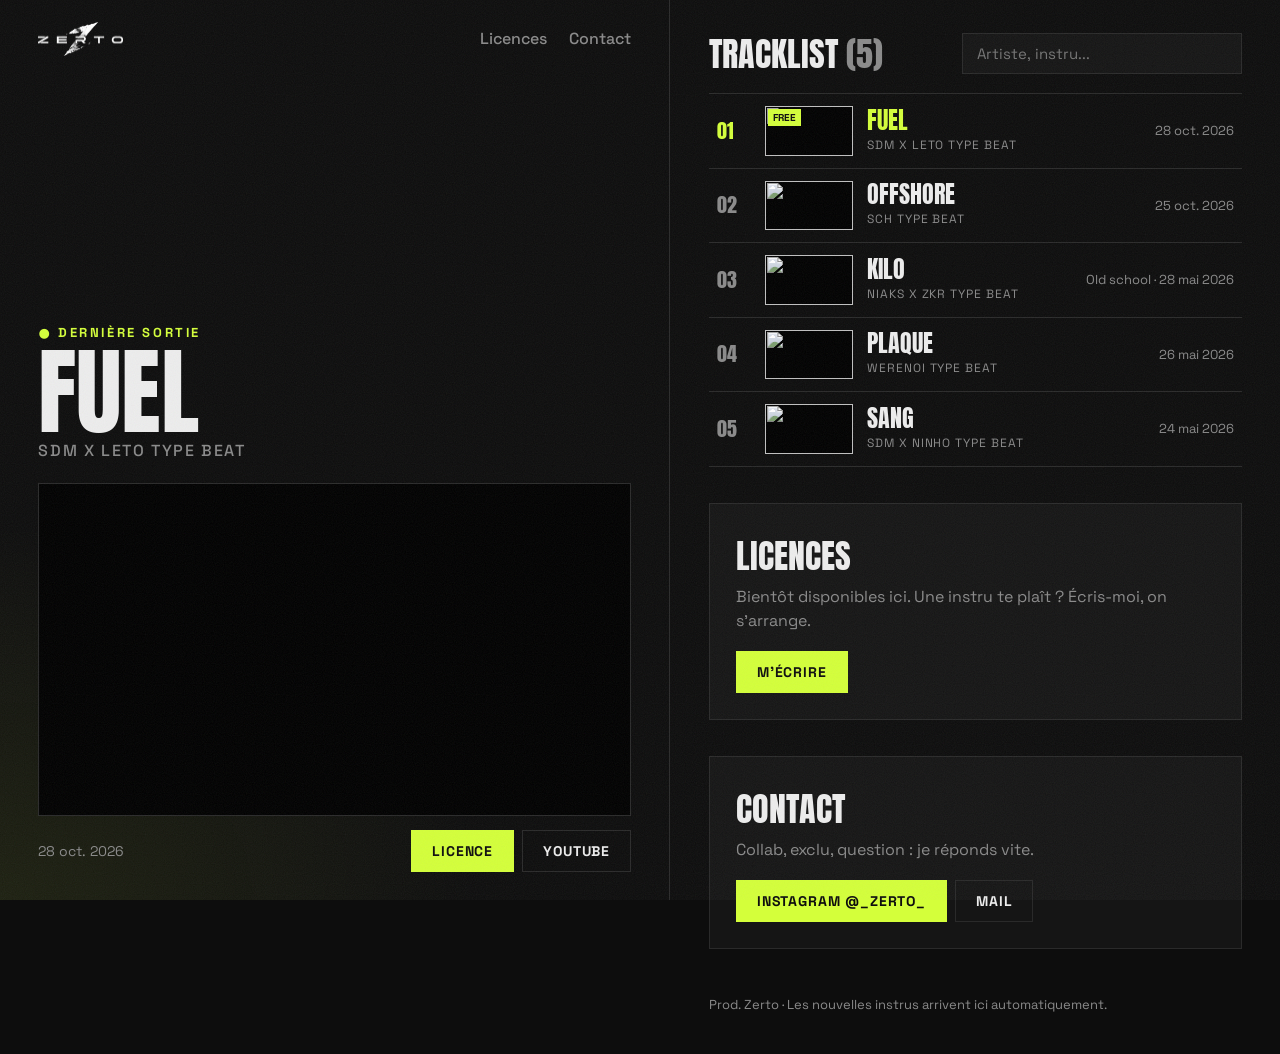
==== index.html @ d97b9333 "Site Zerto" ====
<!doctype html>
<html lang="fr">
<head>
<meta charset="utf-8">
<meta name="viewport" content="width=device-width, initial-scale=1">
<title>Zerto - Instrus rap FR</title>
<meta name="description" content="Toutes les instrus de Zerto : type beats rap FR à écouter, licences et contact.">
<meta property="og:title" content="Zerto - Instrus rap FR">
<meta property="og:description" content="Toutes les instrus de Zerto : type beats rap FR à écouter, licences et contact.">
<meta property="og:image" content="logo.png">
<link rel="icon" href="logo.png">
<link rel="preconnect" href="https://fonts.googleapis.com">
<link rel="preconnect" href="https://fonts.gstatic.com" crossorigin>
<link href="https://fonts.googleapis.com/css2?family=Anton&family=Space+Grotesk:wght@400;500;700&display=swap" rel="stylesheet">
<link rel="stylesheet" href="style.css">
</head>
<body>
<div class="grain"></div>

<div class="ecran">
  <aside class="gauche" id="lecteur">
    <header class="top">
      <a href="#" class="brand"><img src="logo.png" alt="Zerto"></a>
      <nav>
        <a href="#licences">Licences</a>
        <a href="#contact">Contact</a>
      </nav>
    </header>

    <div class="scene">
      <p class="etiquette" id="p-etiquette">Dernière sortie</p>
      <h1 id="p-nom">...</h1>
      <p class="artistes" id="p-artistes"></p>
      <div class="video"><iframe id="player" title="Lecteur YouTube" allow="autoplay; encrypted-media; picture-in-picture" allowfullscreen></iframe></div>
      <div class="sous-video">
        <p class="meta" id="p-meta"></p>
        <div class="actions">
          <a class="btn btn-plein" href="#licences" id="p-acheter">Licence</a>
          <a class="btn" id="p-youtube" target="_blank" rel="noopener">YouTube</a>
        </div>
      </div>
    </div>
  </aside>

  <main class="droite">
    <section class="catalogue" id="instrus">
      <div class="catalogue-tete">
        <h2>Tracklist <span id="compteur"></span></h2>
        <input type="search" id="recherche" placeholder="Artiste, instru..." aria-label="Rechercher">
      </div>
      <div class="liste" id="grille"></div>
      <p class="vide" id="vide" hidden>Aucune instru trouvée.</p>
      <div class="plus"><button class="btn" id="voir-plus" hidden>Voir plus</button></div>
    </section>

    <section class="bloc" id="licences">
      <h2>Licences</h2>
      <p>Bientôt disponibles ici. Une instru te plaît ? Écris-moi, on s'arrange.</p>
      <div class="actions"><a class="btn btn-plein" id="l-mail">M'écrire</a></div>
    </section>

    <section class="bloc" id="contact">
      <h2>Contact</h2>
      <p>Collab, exclu, question : je réponds vite.</p>
      <div class="actions">
        <a class="btn btn-plein" href="https://www.instagram.com/_zerto_/" target="_blank" rel="noopener">Instagram @_zerto_</a>
        <a class="btn" id="c-mail">Mail</a>
      </div>
    </section>

    <footer>Prod. Zerto · Les nouvelles instrus arrivent ici automatiquement.</footer>
  </main>
</div>

<script src="app.js"></script>
</body>
</html>
---- style.css ----
:root {
  --fond: #0d0d0d;
  --panneau: #151515;
  --ligne: #2a2a2a;
  --texte: #ededed;
  --doux: #8a8a8a;
  --accent: #d4ff3a;
}
* { box-sizing: border-box; }
[hidden] { display: none !important; }
html { scroll-behavior: smooth; }
body { margin: 0; background: var(--fond); color: var(--texte); font-family: "Space Grotesk", system-ui, sans-serif; line-height: 1.5; }
a { color: inherit; }
h1, h2 { font-family: Anton, Impact, sans-serif; font-weight: 400; margin: 0; text-transform: uppercase; }

/* grain photo leger */
.grain {
  position: fixed; inset: 0; pointer-events: none; z-index: 50; opacity: .07;
  background-image: url("data:image/svg+xml,%3Csvg xmlns='http://www.w3.org/2000/svg' width='200' height='200'%3E%3Cfilter id='n'%3E%3CfeTurbulence type='fractalNoise' baseFrequency='.9' numOctaves='2'/%3E%3C/filter%3E%3Crect width='100%25' height='100%25' filter='url(%23n)'/%3E%3C/svg%3E");
}

.ecran { display: grid; grid-template-columns: minmax(0, 1.1fr) minmax(0, 1fr); min-height: 100vh; }

.gauche {
  position: sticky; top: 0; height: 100vh; overflow-y: auto; display: flex; flex-direction: column;
  padding: 22px clamp(16px, 3vw, 40px) 28px; border-right: 1px solid var(--ligne);
  background: radial-gradient(120% 70% at 0% 100%, rgba(212,255,58,.08), transparent 60%), var(--fond);
}
.top { display: flex; align-items: center; justify-content: space-between; gap: 16px; }
.brand img { height: 34px; display: block; }
nav { display: flex; gap: 22px; }
nav a { text-decoration: none; font-weight: 500; color: var(--doux); }
nav a:hover { color: var(--accent); }

.scene { margin-top: auto; }
.etiquette { color: var(--accent); font-weight: 700; font-size: 13px; letter-spacing: .2em; text-transform: uppercase; margin: 0; }
.etiquette::before { content: "● "; }
.scene h1 { font-size: clamp(54px, 7.5vw, 110px); line-height: .92; margin: 6px 0 2px; word-break: break-word; }
.artistes { color: var(--doux); text-transform: uppercase; letter-spacing: .1em; margin: 0 0 20px; font-weight: 500; }
.video { position: relative; aspect-ratio: 16/9; background: #000; border: 1px solid var(--ligne); }
.video iframe { position: absolute; inset: 0; width: 100%; height: 100%; border: 0; }
.sous-video { display: flex; flex-wrap: wrap; align-items: center; justify-content: space-between; gap: 12px; margin-top: 14px; }
.meta { color: var(--doux); margin: 0; font-size: 14px; }
.actions { display: flex; flex-wrap: wrap; gap: 8px; }

.btn {
  display: inline-flex; align-items: center; justify-content: center;
  padding: 11px 20px; border: 1px solid var(--ligne); background: transparent; color: var(--texte);
  font: 700 14px "Space Grotesk", sans-serif; text-transform: uppercase; letter-spacing: .06em;
  text-decoration: none; cursor: pointer; transition: background .15s, color .15s, border-color .15s;
}
.btn:hover { border-color: var(--accent); color: var(--accent); }
.btn-plein { background: var(--accent); border-color: var(--accent); color: #0d0d0d; }
.btn-plein:hover { background: #e6ff85; color: #0d0d0d; }

.droite { padding: 22px clamp(16px, 3vw, 40px) 0; min-width: 0; }
.catalogue-tete { display: flex; flex-wrap: wrap; align-items: center; justify-content: space-between; gap: 12px; margin: 6px 0 14px; }
.catalogue h2 { font-size: 34px; }
#compteur { color: var(--doux); }
#recherche {
  flex: 1 1 200px; max-width: 280px; padding: 10px 14px; border: 1px solid var(--ligne);
  background: var(--panneau); color: var(--texte); font: 15px "Space Grotesk", sans-serif; outline: none;
}
#recherche:focus { border-color: var(--accent); }

.liste { counter-reset: piste; border-top: 1px solid var(--ligne); }
.beat {
  counter-increment: piste;
  display: grid; grid-template-columns: 34px 88px 1fr auto; align-items: center; gap: 14px;
  width: 100%; padding: 12px 8px; background: none; border: 0; border-bottom: 1px solid var(--ligne);
  color: inherit; font: inherit; text-align: left; cursor: pointer; transition: background .15s;
}
.beat::before { content: counter(piste, decimal-leading-zero); font-family: Anton, sans-serif; font-size: 20px; color: var(--doux); }
.beat:hover { background: var(--panneau); }
.beat.actif::before, .beat.actif .beat-nom { color: var(--accent); }
.vignette { position: relative; aspect-ratio: 16/9; background: #000; overflow: hidden; }
.vignette img { width: 100%; height: 100%; object-fit: cover; display: block; filter: grayscale(.6); transition: filter .2s; }
.beat:hover .vignette img, .beat.actif .vignette img { filter: none; }
.play { display: none; }
.badge { position: absolute; top: 3px; left: 3px; background: var(--accent); color: #0d0d0d; font-size: 10px; font-weight: 700; padding: 1px 5px; }
.beat-nom { font-family: Anton, Impact, sans-serif; font-size: 24px; line-height: 1.05; margin: 0; text-transform: uppercase; }
.beat-art { color: var(--doux); font-size: 12px; margin: 3px 0 0; text-transform: uppercase; letter-spacing: .08em; }
.beat-meta { color: var(--doux); font-size: 13px; margin: 0; white-space: nowrap; }
.beat-cta { display: none; }
.vide { color: var(--doux); text-align: center; padding: 30px 0; }
.plus { text-align: center; margin-top: 18px; }

.bloc { margin: 36px 0; padding: 26px; border: 1px solid var(--ligne); background: var(--panneau); }
.bloc h2 { font-size: 34px; }
.bloc p { color: var(--doux); margin: 4px 0 18px; }

footer { color: var(--doux); font-size: 13px; padding: 10px 0 40px; }

@media (max-width: 900px) {
  .ecran { grid-template-columns: 1fr; }
  .gauche { position: relative; height: auto; border-right: 0; border-bottom: 1px solid var(--ligne); }
  .scene { margin-top: 36px; }
  .beat { grid-template-columns: 26px 80px 1fr; }
  .beat-meta { display: none; }
  .brand img { height: 28px; }
}
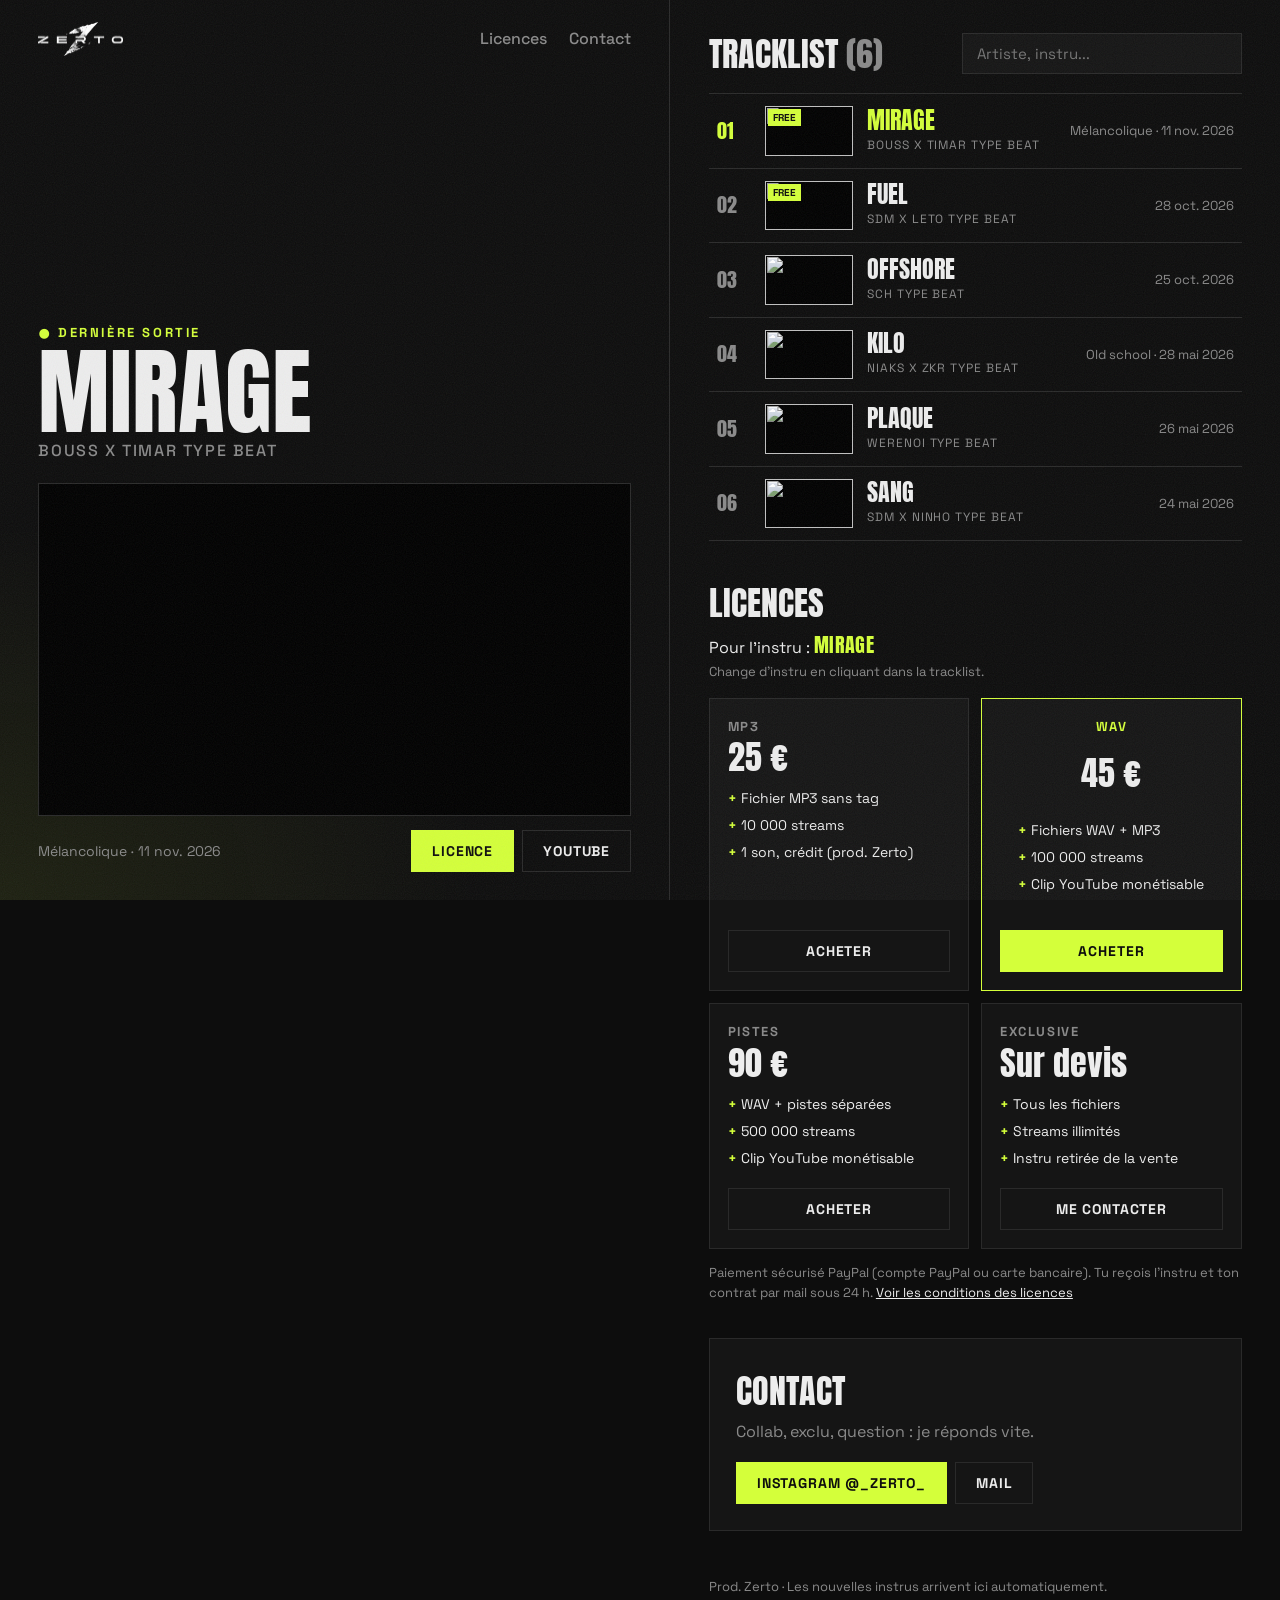
==== commit b7b4faf5: "Licences : 4 offres avec paiement PayPal et page des conditions Co-Authored-By: Claude Opus 5.5 <nor" ====
--- a/index.html
+++ b/index.html
@@ -43,6 +43,10 @@
   </aside>
 
   <main class="droite">
+    <section class="bloc merci" id="merci" hidden>
+      <h2>Merci pour ton achat !</h2>
+      <p>Ton paiement est bien passé. Tu reçois l'instru et ton contrat de licence par mail sous 24 h (pense à regarder tes spams). Une question : <a href="https://www.instagram.com/_zerto_/" target="_blank" rel="noopener">@_zerto_</a>.</p>
+    </section>
     <section class="catalogue" id="instrus">
       <div class="catalogue-tete">
         <h2>Tracklist <span id="compteur"></span></h2>
@@ -53,10 +57,14 @@
       <div class="plus"><button class="btn" id="voir-plus" hidden>Voir plus</button></div>
     </section>
 
-    <section class="bloc" id="licences">
-      <h2>Licences</h2>
-      <p>Bientôt disponibles ici. Une instru te plaît ? Écris-moi, on s'arrange.</p>
-      <div class="actions"><a class="btn btn-plein" id="l-mail">M'écrire</a></div>
+    <section class="licences" id="licences">
+      <div class="licences-tete">
+        <h2>Licences</h2>
+        <p class="pour">Pour l'instru : <strong id="l-beat">...</strong></p>
+        <p class="aide">Change d'instru en cliquant dans la tracklist.</p>
+      </div>
+      <div class="offres" id="offres"></div>
+      <p class="aide">Paiement sécurisé PayPal (compte PayPal ou carte bancaire). Tu reçois l'instru et ton contrat par mail sous 24 h. <a href="licences.html">Voir les conditions des licences</a></p>
     </section>
 
     <section class="bloc" id="contact">
--- a/style.css
+++ b/style.css
@@ -85,11 +85,45 @@
 .vide { color: var(--doux); text-align: center; padding: 30px 0; }
 .plus { text-align: center; margin-top: 18px; }
 
+.licences { margin: 36px 0; scroll-margin-top: 20px; }
+.licences h2 { font-size: 34px; }
+.pour { margin: 2px 0 0; }
+.pour strong { color: var(--accent); font-family: Anton, sans-serif; font-weight: 400; font-size: 20px; letter-spacing: .02em; }
+.aide { color: var(--doux); font-size: 13px; margin: 2px 0 0; }
+.aide a { color: var(--texte); }
+.offres { display: grid; grid-template-columns: repeat(2, minmax(0, 1fr)); gap: 12px; margin: 16px 0 14px; }
+.offre { display: flex; flex-direction: column; padding: 18px; border: 1px solid var(--ligne); background: var(--panneau); }
+.offre.top { border-color: var(--accent); }
+.offre-nom { margin: 0; font-weight: 700; text-transform: uppercase; letter-spacing: .12em; font-size: 13px; color: var(--doux); }
+.offre.top .offre-nom { color: var(--accent); }
+.offre-prix { margin: 2px 0 10px; font-family: Anton, sans-serif; font-size: 34px; line-height: 1.1; }
+.offre ul { margin: 0 0 16px; padding: 0; list-style: none; font-size: 14px; flex: 1; }
+.offre li { padding: 3px 0; color: var(--texte); }
+.offre li::before { content: "+ "; color: var(--accent); font-weight: 700; }
+.offre .btn { width: 100%; }
+
 .bloc { margin: 36px 0; padding: 26px; border: 1px solid var(--ligne); background: var(--panneau); }
 .bloc h2 { font-size: 34px; }
 .bloc p { color: var(--doux); margin: 4px 0 18px; }
+.merci { border-color: var(--accent); margin-top: 6px; }
+.merci a { color: var(--accent); }
 
 footer { color: var(--doux); font-size: 13px; padding: 10px 0 40px; }
+
+/* page conditions des licences */
+.page { max-width: 900px; margin: 0 auto; padding: 22px clamp(16px, 4vw, 40px) 0; }
+.page h1 { font-size: clamp(40px, 7vw, 72px); line-height: 1; margin: 40px 0 6px; }
+.page h2 { font-size: 28px; margin: 36px 0 10px; }
+.tableau { overflow-x: auto; margin-top: 24px; border: 1px solid var(--ligne); }
+.tableau table { width: 100%; border-collapse: collapse; min-width: 560px; font-size: 14px; }
+.tableau th, .tableau td { padding: 12px; border-bottom: 1px solid var(--ligne); text-align: left; vertical-align: top; }
+.tableau th { font-weight: 700; text-transform: uppercase; letter-spacing: .08em; font-size: 13px; background: var(--panneau); }
+.tableau th span { font-family: Anton, sans-serif; font-size: 22px; color: var(--accent); letter-spacing: 0; font-weight: 400; }
+.tableau td:first-child { color: var(--doux); }
+.regles { padding-left: 18px; margin: 0; }
+.regles li { margin: 8px 0; color: var(--doux); }
+.regles strong { color: var(--texte); }
+.page .actions { margin-bottom: 30px; }
 
 @media (max-width: 900px) {
   .ecran { grid-template-columns: 1fr; }
@@ -99,3 +133,6 @@
   .beat-meta { display: none; }
   .brand img { height: 28px; }
 }
+@media (max-width: 480px) {
+  .offres { grid-template-columns: 1fr; }
+}
